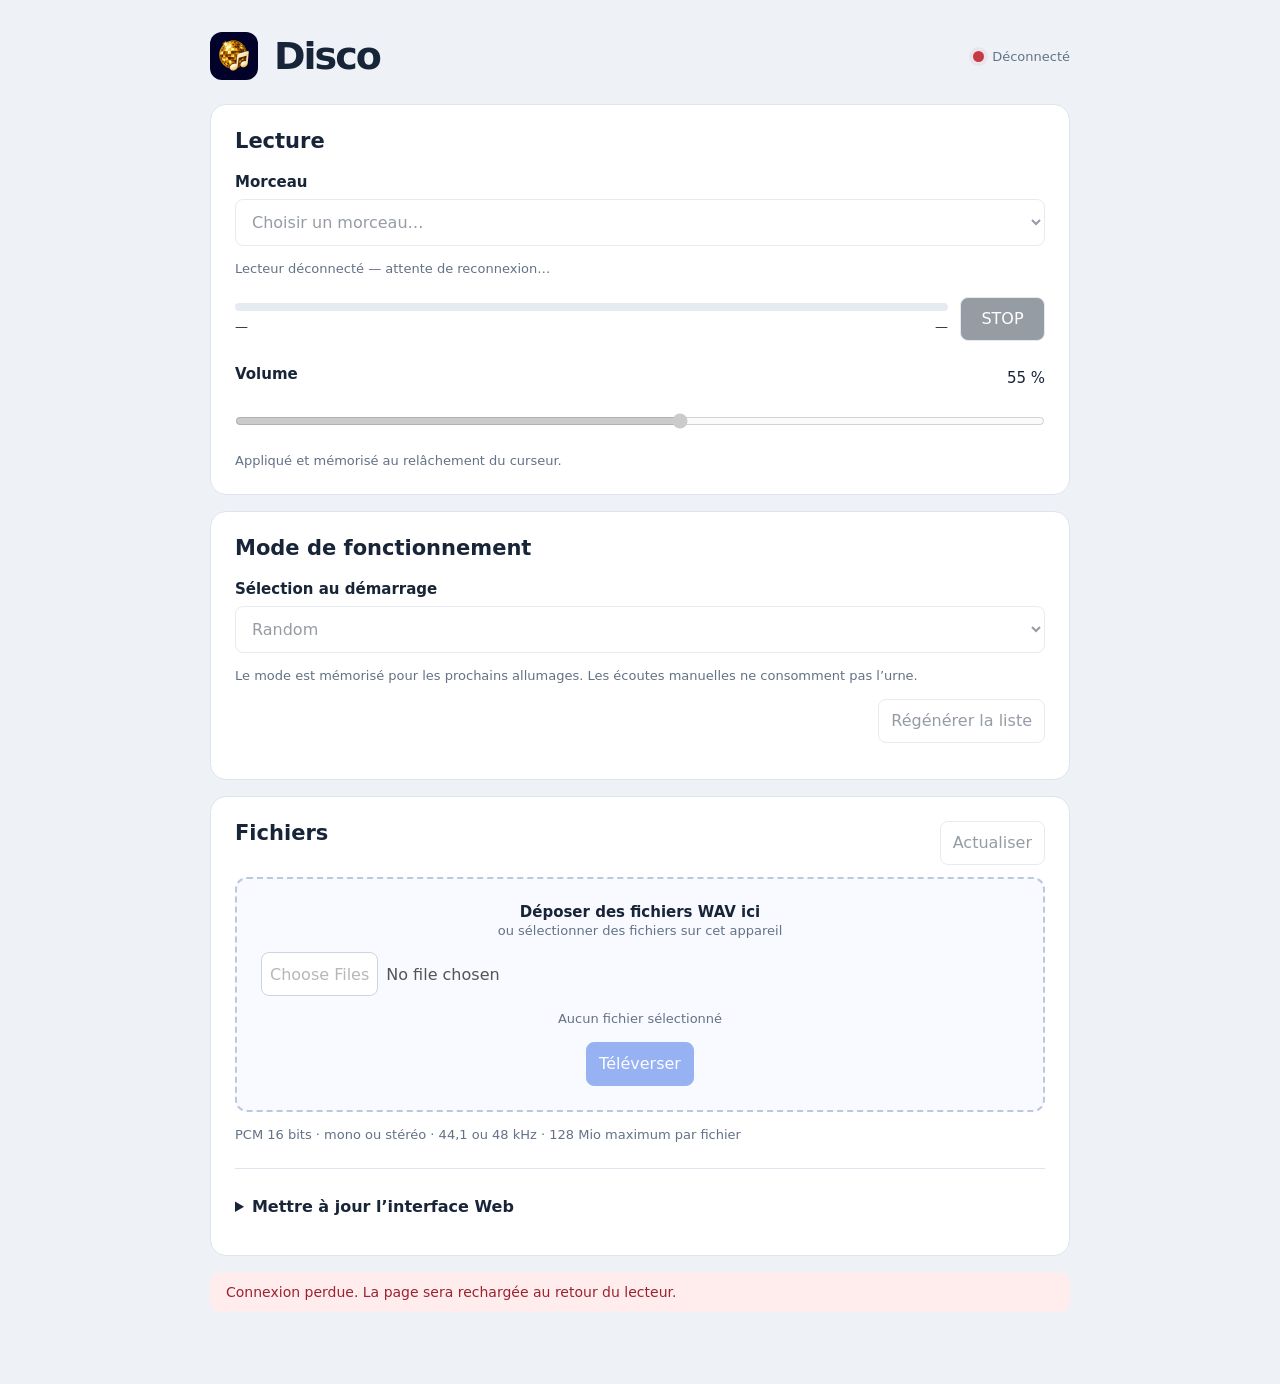
==== www/index.html @ eb6ba23c "Add initial web app structure with HTML, CSS, and icon assets - Created index.html with basic struct" ====
<!doctype html><html lang="fr"><head><meta charset="utf-8"><meta name="viewport" content="width=device-width,initial-scale=1,viewport-fit=cover"><title>Disco</title>
<meta name="theme-color" content="#182538"><meta name="mobile-web-app-capable" content="yes"><meta name="apple-mobile-web-app-capable" content="yes"><meta name="apple-mobile-web-app-title" content="Disco"><meta name="apple-mobile-web-app-status-bar-style" content="default">
<link rel="manifest" href="/manifest.webmanifest"><link rel="apple-touch-icon" sizes="180x180" href="/apple-touch-icon.png"><link rel="icon" type="image/png" sizes="192x192" href="/icon-192.png">
<link rel="stylesheet" href="style.css"></head><body>
<main><header><img class="app-icon" src="icon-192.png" alt="" width="48" height="48"><h1>Disco</h1><span id="connection" role="status" aria-live="polite"><i id="connectionDot" aria-hidden="true"></i><span id="connectionText">Vérification…</span></span></header>
<section aria-labelledby="lecture"><h2 id="lecture">Lecture</h2><label for="track">Morceau</label><select id="track"><option value="">Choisir un morceau…</option></select><p id="playerState" class="hint">Connexion au lecteur…</p><div class="row transport"><div class="timeline"><progress id="playProgress" max="1" value="0" aria-label="Progression de lecture"></progress><div class="row times"><span id="elapsed">0:00</span><span id="duration">0:00</span></div></div><button id="stop">STOP</button></div><div class="volume"><div class="row"><label for="volume">Volume</label><output id="volumeValue">55 %</output></div><input id="volume" type="range" min="0" max="100" value="55"><div class="hint">Appliqué et mémorisé au relâchement du curseur.</div></div></section>
<section aria-labelledby="modeTitle"><h2 id="modeTitle">Mode de fonctionnement</h2><label for="mode">Sélection au démarrage</label><select id="mode"><option value="random">Random</option><option value="urn">Urne</option></select><p class="hint">Le mode est mémorisé pour les prochains allumages. Les écoutes manuelles ne consomment pas l’urne.</p><div id="urnPanel"><div class="row"><span id="urnInfo" class="hint"></span><button id="resetUrn" data-idle>Régénérer la liste</button></div><ol id="queue" class="compact"></ol></div></section>
<section aria-labelledby="fileTitle"><div class="row"><h2 id="fileTitle">Fichiers</h2><button id="refresh">Actualiser</button></div><div id="drop"><strong>Déposer des fichiers WAV ici</strong><div class="hint">ou sélectionner des fichiers sur cet appareil</div><input id="files" data-idle type="file" accept=".wav" multiple><p id="picked" class="hint">Aucun fichier sélectionné</p><button id="send" data-idle class="primary">Téléverser</button></div><p class="hint">PCM 16 bits · mono ou stéréo · 44,1 ou 48 kHz · <span id="limit">128 Mio maximum par fichier</span></p><progress id="uploadProgress" max="100" value="0" hidden aria-label="Progression du téléversement"></progress><p id="fileLock" class="hint" hidden>Appuyer sur STOP pour téléverser, renommer, supprimer ou régénérer l’urne.</p><ul id="list" class="compact"></ul><details><summary>Mettre à jour l’interface Web</summary><p class="hint">Dossier <code>/www</code> sur la SD : index.html, CSS, JavaScript et images. Liens relatifs autorisés, sans sous-dossiers. Les fichiers du même nom sont remplacés. <span id="htmlLimit">1 Mio maximum par fichier.</span> Appuyer sur STOP avant modification.</p><label for="htmlFile">Fichiers Web</label><input id="htmlFile" data-idle type="file" accept=".html,.css,.js,.png,.jpg,.jpeg,.gif,.webp,.svg,.ico,.json,.woff2" multiple><div class="row"><button id="uploadHtml" data-idle class="primary">Téléverser les fichiers Web</button><button id="refreshWeb">Actualiser la liste</button><button id="resetHtml" data-idle>Restaurer la page embarquée</button><a href="/">Ouvrir l’interface</a></div><ul id="webFiles" class="compact"></ul><progress id="htmlProgress" max="100" value="0" hidden aria-label="Téléversement HTML"></progress><p class="hint">En cas de problème, ouvrir la <a href="/recovery">page de secours embarquée</a>.</p></details></section><div id="status" role="status" aria-live="polite">Connexion…</div></main>
<script src="app.js"></script></body></html>
---- www/style.css ----
:root{font:15px system-ui,sans-serif;color:#182538;background:#eef2f6;accent-color:#245ce5}*{box-sizing:border-box}body{margin:0}main{max-width:900px;margin:32px auto;padding:0 20px 40px}header{display:flex;align-items:baseline;gap:16px;margin-bottom:24px}h1{font-size:38px;letter-spacing:-2px;margin:0}header span,.hint,.size{color:#637286}section{background:#fff;border:1px solid #dde4ed;border-radius:16px;padding:24px;margin:16px 0}h2{font-size:21px;margin:0 0 20px}label{display:block;font-weight:600;margin-bottom:8px}select,button,input{font:inherit}select{width:100%;padding:12px;border:1px solid #cbd5e1;border-radius:8px;background:#fff;color:inherit}button{padding:8px 12px;border:1px solid #cbd5e1;border-radius:8px;background:white;color:inherit;cursor:pointer}button:hover{background:#edf2ff}button:disabled,select:disabled{opacity:.45;cursor:default}.primary{background:#245ce5;color:white;border-color:#245ce5}.danger{color:#b3263d}#stop{background:#182538;color:#fff;min-width:85px}.row{display:flex;align-items:center;justify-content:space-between;gap:12px}.hint{font-size:13px;line-height:1.5}.transport{margin:18px 0}.timeline{flex:1}progress{width:100%;height:8px;display:block;border:0;border-radius:9px;overflow:hidden}progress::-webkit-progress-bar{background:#e6ebf2}progress::-webkit-progress-value{background:#245ce5}.times{margin-top:8px;font-variant-numeric:tabular-nums;font-size:13px}input[type=range]{width:100%;margin:8px 0}.volume{margin-top:24px}.compact{padding:0;margin:12px 0 0;list-style:none}.compact li{display:flex;gap:10px;align-items:center;padding:9px 0;border-top:1px solid #edf0f4}.filename{flex:1;min-width:0;overflow-wrap:anywhere}.size{font-size:12px;white-space:nowrap}.compact button{font-size:12px;padding:6px 9px}#queue{max-height:250px;overflow:auto;counter-reset:tracks}#queue li{counter-increment:tracks;font-size:13px}#queue li:before{content:counter(tracks,decimal-leading-zero);color:#8290a3;min-width:23px}#drop{border:2px dashed #bac9dd;border-radius:12px;padding:24px;text-align:center;background:#f8faff;margin:12px 0}#drop.over{background:#e4edff;border-color:#245ce5}#files{max-width:100%;margin-top:12px}#status{white-space:pre-line;font-size:14px;padding:12px 16px;background:#e3eaf5;border-radius:10px}#status.error{background:#ffeded;color:#9a2331}[hidden]{display:none!important}@media(max-width:560px){main{padding:0 12px;margin:20px auto}section{padding:18px}header span{font-size:12px}.compact li{flex-wrap:wrap}.filename{flex-basis:60%}}
#connection{margin-left:auto;display:inline-flex;gap:8px;align-items:center;font-size:13px;white-space:nowrap}#connectionDot{width:11px;height:11px;border-radius:50%;background:#c43b45;box-shadow:0 0 0 4px #c43b4512}#connection.online #connectionDot{background:#23925b;box-shadow:0 0 0 4px #23925b12}details{margin-top:24px;border-top:1px solid #dde4ed;padding-top:18px}summary{cursor:pointer;font-weight:600}#htmlFile{max-width:100%;margin:10px 0}details .row{justify-content:flex-start;flex-wrap:wrap}header{flex-wrap:wrap}

/* Touch controls, safe areas and narrow screens; browser zoom stays available. */
body{min-height:100vh;min-height:100dvh}main{padding-left:max(20px,env(safe-area-inset-left));padding-right:max(20px,env(safe-area-inset-right));padding-top:env(safe-area-inset-top);padding-bottom:max(40px,env(safe-area-inset-bottom))}
button,select,input,summary{font-size:16px}button,select,summary{min-height:44px}button,summary{touch-action:manipulation}summary{padding:10px 0}input[type=range]{min-height:44px;touch-action:pan-y}input[type=file]{width:100%;min-width:0}input[type=file]::file-selector-button{font:inherit;min-height:44px;border:1px solid #cbd5e1;border-radius:8px;background:white;margin-right:8px;padding:8px}
:focus-visible{outline:3px solid #245ce5;outline-offset:3px}.row>*{min-width:0}.timeline{min-width:0}#picked,#status,#playerState,#queue li{overflow-wrap:anywhere}#queue{overscroll-behavior:contain}.app-icon{width:48px;height:48px;border-radius:12px;flex:none}header{align-items:center}header .subtitle{flex:1;min-width:120px}
@media(max-width:560px){main{margin:16px auto;padding-left:max(12px,env(safe-area-inset-left));padding-right:max(12px,env(safe-area-inset-right))}section{padding:16px}h1{font-size:32px}h2{font-size:20px}header{gap:12px}header .subtitle{flex-basis:calc(100% - 72px);order:3}#connection{margin-left:auto}.compact button{font-size:14px;min-height:44px}.compact li{gap:8px}#list li{display:grid;grid-template-columns:1fr auto}#list .filename{grid-column:1 / -1}#list .size{grid-column:1 / -1}#list button{width:100%}#urnPanel>.row{flex-wrap:wrap}#drop{padding:16px 10px}details .row button{width:100%}#fileTitle{margin-bottom:0}.transport{gap:16px}}
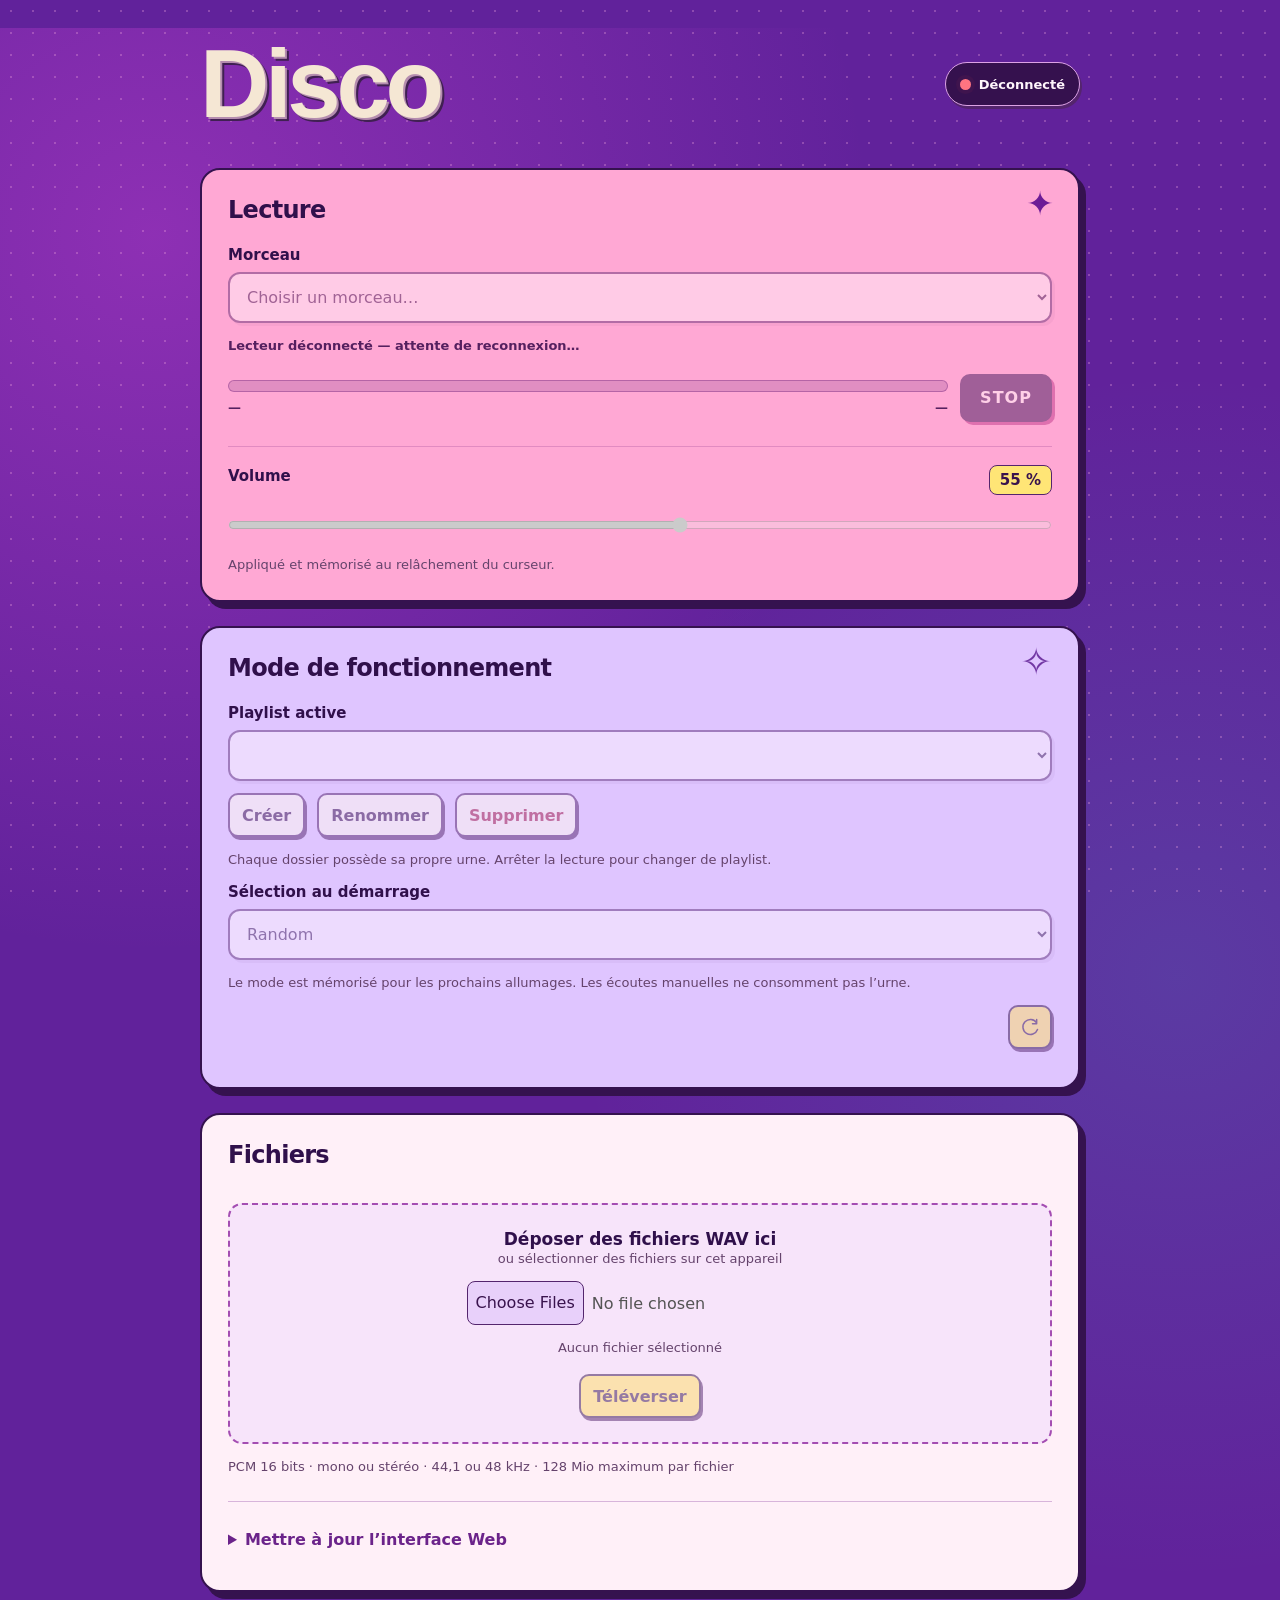
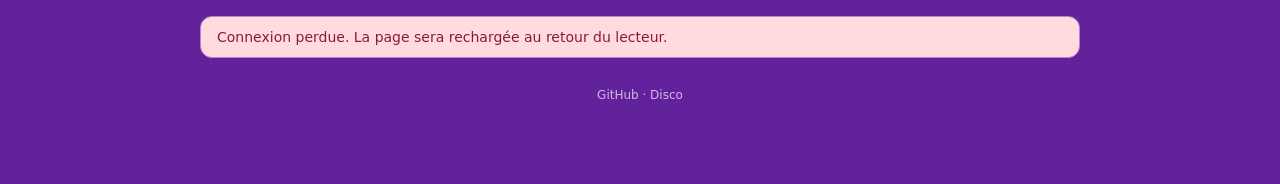
==== commit 779d3ccb: "feat: add web catalog maintenance functionality and enhance playlist management - Introduced `web_ca" ====
--- a/www/index.html
+++ b/www/index.html
@@ -1,9 +1,9 @@
 <!doctype html><html lang="fr"><head><meta charset="utf-8"><meta name="viewport" content="width=device-width,initial-scale=1,viewport-fit=cover"><title>Disco</title>
-<meta name="theme-color" content="#182538"><meta name="mobile-web-app-capable" content="yes"><meta name="apple-mobile-web-app-capable" content="yes"><meta name="apple-mobile-web-app-title" content="Disco"><meta name="apple-mobile-web-app-status-bar-style" content="default">
+<meta name="theme-color" content="#61229b"><meta name="mobile-web-app-capable" content="yes"><meta name="apple-mobile-web-app-capable" content="yes"><meta name="apple-mobile-web-app-title" content="Disco"><meta name="apple-mobile-web-app-status-bar-style" content="default">
 <link rel="manifest" href="/manifest.webmanifest"><link rel="apple-touch-icon" sizes="180x180" href="/apple-touch-icon.png"><link rel="icon" type="image/png" sizes="192x192" href="/icon-192.png">
 <link rel="stylesheet" href="style.css"></head><body>
-<main><header><img class="app-icon" src="icon-192.png" alt="" width="48" height="48"><h1>Disco</h1><span id="connection" role="status" aria-live="polite"><i id="connectionDot" aria-hidden="true"></i><span id="connectionText">Vérification…</span></span></header>
-<section aria-labelledby="lecture"><h2 id="lecture">Lecture</h2><label for="track">Morceau</label><select id="track"><option value="">Choisir un morceau…</option></select><p id="playerState" class="hint">Connexion au lecteur…</p><div class="row transport"><div class="timeline"><progress id="playProgress" max="1" value="0" aria-label="Progression de lecture"></progress><div class="row times"><span id="elapsed">0:00</span><span id="duration">0:00</span></div></div><button id="stop">STOP</button></div><div class="volume"><div class="row"><label for="volume">Volume</label><output id="volumeValue">55 %</output></div><input id="volume" type="range" min="0" max="100" value="55"><div class="hint">Appliqué et mémorisé au relâchement du curseur.</div></div></section>
-<section aria-labelledby="modeTitle"><h2 id="modeTitle">Mode de fonctionnement</h2><label for="mode">Sélection au démarrage</label><select id="mode"><option value="random">Random</option><option value="urn">Urne</option></select><p class="hint">Le mode est mémorisé pour les prochains allumages. Les écoutes manuelles ne consomment pas l’urne.</p><div id="urnPanel"><div class="row"><span id="urnInfo" class="hint"></span><button id="resetUrn" data-idle>Régénérer la liste</button></div><ol id="queue" class="compact"></ol></div></section>
-<section aria-labelledby="fileTitle"><div class="row"><h2 id="fileTitle">Fichiers</h2><button id="refresh">Actualiser</button></div><div id="drop"><strong>Déposer des fichiers WAV ici</strong><div class="hint">ou sélectionner des fichiers sur cet appareil</div><input id="files" data-idle type="file" accept=".wav" multiple><p id="picked" class="hint">Aucun fichier sélectionné</p><button id="send" data-idle class="primary">Téléverser</button></div><p class="hint">PCM 16 bits · mono ou stéréo · 44,1 ou 48 kHz · <span id="limit">128 Mio maximum par fichier</span></p><progress id="uploadProgress" max="100" value="0" hidden aria-label="Progression du téléversement"></progress><p id="fileLock" class="hint" hidden>Appuyer sur STOP pour téléverser, renommer, supprimer ou régénérer l’urne.</p><ul id="list" class="compact"></ul><details><summary>Mettre à jour l’interface Web</summary><p class="hint">Dossier <code>/www</code> sur la SD : index.html, CSS, JavaScript et images. Liens relatifs autorisés, sans sous-dossiers. Les fichiers du même nom sont remplacés. <span id="htmlLimit">1 Mio maximum par fichier.</span> Appuyer sur STOP avant modification.</p><label for="htmlFile">Fichiers Web</label><input id="htmlFile" data-idle type="file" accept=".html,.css,.js,.png,.jpg,.jpeg,.gif,.webp,.svg,.ico,.json,.woff2" multiple><div class="row"><button id="uploadHtml" data-idle class="primary">Téléverser les fichiers Web</button><button id="refreshWeb">Actualiser la liste</button><button id="resetHtml" data-idle>Restaurer la page embarquée</button><a href="/">Ouvrir l’interface</a></div><ul id="webFiles" class="compact"></ul><progress id="htmlProgress" max="100" value="0" hidden aria-label="Téléversement HTML"></progress><p class="hint">En cas de problème, ouvrir la <a href="/recovery">page de secours embarquée</a>.</p></details></section><div id="status" role="status" aria-live="polite">Connexion…</div></main>
+<main><header><h1>Disco</h1><button type="button" id="connection" title="Recharger la page" aria-label="Recharger la page" aria-live="polite"><i id="connectionDot" aria-hidden="true"></i><span id="connectionText">Vérification…</span></button></header>
+<section aria-labelledby="lecture"><h2 id="lecture">Lecture</h2><label for="track">Morceau</label><select id="track"><option value="">Choisir un morceau…</option></select><p id="playerState" class="hint">Connexion au lecteur…</p><div class="row transport"><div class="timeline"><div class="smooth-progress"><progress id="playProgress" max="1" value="0" aria-label="Progression de lecture"></progress><span id="playFill" aria-hidden="true"></span></div><div class="row times"><span id="elapsed">0:00</span><span id="duration">0:00</span></div></div><button id="stop">STOP</button></div><div class="volume"><div class="row"><label for="volume">Volume</label><output id="volumeValue">55 %</output></div><input id="volume" type="range" min="0" max="100" value="55"><div class="hint">Appliqué et mémorisé au relâchement du curseur.</div></div></section>
+<section aria-labelledby="modeTitle"><h2 id="modeTitle">Mode de fonctionnement</h2><label for="playlist">Playlist active</label><select id="playlist" data-idle></select><div class="row playlist-actions"><button id="createPlaylist" data-idle>Créer</button><button id="renamePlaylist" data-idle>Renommer</button><button id="deletePlaylist" data-idle class="danger">Supprimer</button></div><p class="hint">Chaque dossier possède sa propre urne. Arrêter la lecture pour changer de playlist.</p><label for="mode">Sélection au démarrage</label><select id="mode"><option value="random">Random</option><option value="urn">Urne</option></select><p class="hint">Le mode est mémorisé pour les prochains allumages. Les écoutes manuelles ne consomment pas l’urne.</p><div id="urnPanel"><div class="row"><span id="urnInfo" class="hint"></span><button id="resetUrn" data-idle>Régénérer la liste</button></div><ol id="queue" class="compact"></ol></div></section>
+<section aria-labelledby="fileTitle"><div class="row"><h2 id="fileTitle">Fichiers</h2></div><div id="drop"><strong>Déposer des fichiers WAV ici</strong><div class="hint">ou sélectionner des fichiers sur cet appareil</div><input id="files" data-idle type="file" accept=".wav" multiple><p id="picked" class="hint">Aucun fichier sélectionné</p><button id="send" data-idle class="primary">Téléverser</button></div><p class="hint">PCM 16 bits · mono ou stéréo · 44,1 ou 48 kHz · <span id="limit">128 Mio maximum par fichier</span></p><progress id="uploadProgress" max="100" value="0" hidden aria-label="Progression du téléversement"></progress><p id="fileLock" class="hint" hidden>Appuyer sur STOP pour téléverser, renommer, supprimer ou régénérer l’urne.</p><ul id="list" class="compact"></ul><details><summary>Mettre à jour l’interface Web</summary><p class="hint">Dossier <code>/www</code> sur la SD : index.html, CSS, JavaScript et images. Liens relatifs autorisés, sans sous-dossiers. Les fichiers du même nom sont remplacés. <span id="htmlLimit">1 Mio maximum par fichier.</span> Appuyer sur STOP avant modification.</p><label for="htmlFile">Fichiers Web</label><input id="htmlFile" data-idle type="file" accept=".html,.css,.js,.png,.jpg,.jpeg,.gif,.webp,.svg,.ico,.json,.woff2" multiple><div class="row"><button id="uploadHtml" data-idle class="primary">Téléverser les fichiers Web</button><button id="resetHtml" data-idle>Restaurer la page embarquée</button><a href="/">Ouvrir l’interface</a></div><ul id="webFiles" class="compact"></ul><progress id="htmlProgress" max="100" value="0" hidden aria-label="Téléversement HTML"></progress><p class="hint">En cas de problème, ouvrir la <a href="/recovery">page de secours embarquée</a>.</p></details></section><div id="status" role="status" aria-live="polite">Connexion…</div><footer class="site-footer"><a href="https://github.com/gjacquemin/disco" target="_blank" rel="noopener noreferrer">GitHub · Disco</a></footer></main>
 <script src="app.js"></script></body></html>
--- a/www/style.css
+++ b/www/style.css
@@ -5,5 +5,70 @@
 /* Touch controls, safe areas and narrow screens; browser zoom stays available. */
 body{min-height:100vh;min-height:100dvh}main{padding-left:max(20px,env(safe-area-inset-left));padding-right:max(20px,env(safe-area-inset-right));padding-top:env(safe-area-inset-top);padding-bottom:max(40px,env(safe-area-inset-bottom))}
 button,select,input,summary{font-size:16px}button,select,summary{min-height:44px}button,summary{touch-action:manipulation}summary{padding:10px 0}input[type=range]{min-height:44px;touch-action:pan-y}input[type=file]{width:100%;min-width:0}input[type=file]::file-selector-button{font:inherit;min-height:44px;border:1px solid #cbd5e1;border-radius:8px;background:white;margin-right:8px;padding:8px}
-:focus-visible{outline:3px solid #245ce5;outline-offset:3px}.row>*{min-width:0}.timeline{min-width:0}#picked,#status,#playerState,#queue li{overflow-wrap:anywhere}#queue{overscroll-behavior:contain}.app-icon{width:48px;height:48px;border-radius:12px;flex:none}header{align-items:center}header .subtitle{flex:1;min-width:120px}
+:focus-visible{outline:3px solid #245ce5;outline-offset:3px}.row>*{min-width:0}.timeline{min-width:0}#picked,#status,#playerState,#queue li{overflow-wrap:anywhere}#queue{overscroll-behavior:contain}header{align-items:center}header .subtitle{flex:1;min-width:120px}
 @media(max-width:560px){main{margin:16px auto;padding-left:max(12px,env(safe-area-inset-left));padding-right:max(12px,env(safe-area-inset-right))}section{padding:16px}h1{font-size:32px}h2{font-size:20px}header{gap:12px}header .subtitle{flex-basis:calc(100% - 72px);order:3}#connection{margin-left:auto}.compact button{font-size:14px;min-height:44px}.compact li{gap:8px}#list li{display:grid;grid-template-columns:1fr auto}#list .filename{grid-column:1 / -1}#list .size{grid-column:1 / -1}#list button{width:100%}#urnPanel>.row{flex-wrap:wrap}#drop{padding:16px 10px}details .row button{width:100%}#fileTitle{margin-bottom:0}.transport{gap:16px}}
+
+.smooth-progress{position:relative;height:8px;border-radius:9px;overflow:hidden;background:#e6ebf2}
+.smooth-progress progress{position:absolute;width:100%;height:100%;opacity:0}
+#playFill{display:block;height:100%;width:0;background:#245ce5;border-radius:inherit;transition:width 2.5s linear}
+@media(prefers-reduced-motion:reduce){#playFill{transition:none!important}}
+/* Disco Pop — local CSS, no external fonts or libraries. */
+:root{color:#30104b;background:#61229b;accent-color:#7b21af;font-family:ui-rounded,"Arial Rounded MT Bold",system-ui,sans-serif}
+body{background:radial-gradient(circle at 12% 12%,#e74be655,transparent 38%),radial-gradient(circle at 92% 55%,#32ddd422,transparent 40%),#61229b;isolation:isolate}
+body:before{content:"";position:fixed;inset:0;z-index:-1;pointer-events:none;background-image:radial-gradient(#fbb0e34a 1px,transparent 1px);background-size:22px 22px}
+main{max-width:920px;margin-top:28px}header{position:relative;min-height:112px;margin-bottom:28px;gap:20px}header h1{font-family:"Avenir Next",Avenir,Futura,"Century Gothic",sans-serif;font-size:clamp(64px,12vw,96px);font-weight:700;font-style:normal;letter-spacing:-.045em;line-height:1.1;color:#f5e7d4;text-shadow:2px 2px 0 #b58daf,4px 4px 0 #402052;transform:none}
+
+#connection{color:#fff6fc;background:#35114e;border:1px solid #dca2e5;border-radius:99px;padding:10px 14px;font-weight:650}#connectionText{color:inherit!important}#connectionDot{flex-shrink:0;background:#ff7481}#connection.online #connectionDot{background:#57efad}
+section{position:relative;border:2px solid #35124f;border-radius:20px;padding:26px;margin:24px 0;box-shadow:6px 7px 0 #35124f;overflow:hidden}
+section[aria-labelledby=lecture]{background:#ffa8d4}
+section[aria-labelledby=modeTitle]{background:#dfc5ff}
+section[aria-labelledby=fileTitle]{background:#fff0f8}
+h2{font-size:24px;font-weight:850;letter-spacing:-.7px;margin-bottom:22px}
+section[aria-labelledby=lecture]:before{content:"✦";position:absolute;right:24px;top:14px;font-size:33px;color:#6c1b96;pointer-events:none;animation:disco-sparkle 4.5s ease-in-out infinite}
+section[aria-labelledby=modeTitle]:before{content:"✧";position:absolute;right:26px;top:12px;font-size:38px;color:#7237a4;pointer-events:none;animation:disco-sparkle 6s ease-in-out infinite reverse}
+select{border:2px solid #54256d;border-radius:12px;background:#fff7fc;color:#30104b;padding:13px;box-shadow:3px 3px 0 #54256d19}
+button{border:2px solid #54256d;border-radius:10px;background:#fff9ef;color:#39134d;font-weight:700;min-height:44px;box-shadow:2px 3px 0 #54256d;transition:transform .15s,box-shadow .15s,background .15s}
+button:hover:not(:disabled){background:#ffe276;transform:translateY(-2px);box-shadow:2px 5px 0 #54256d}button:active:not(:disabled){transform:translate(2px,2px);box-shadow:0 1px 0 #54256d}button:disabled{opacity:.5}
+.primary,#resetUrn{background:#ffdf67;color:#35124f;border-color:#35124f}#stop{background:#42165d;color:#fff5fa;border-color:#42165d;min-width:92px;min-height:48px;letter-spacing:1px;box-shadow:3px 3px 0 #c0398a}.danger{color:#a11b46}
+.hint,.size,header span{color:#65436c}.hint{font-size:13px}#playerState{font-weight:650;color:#55205f}.times{color:#55205f;font-weight:700}.volume{padding-top:18px;border-top:1px solid #8d3e8d44}#volumeValue{background:#ffe576;color:#39134d;padding:5px 10px;border:1px solid #54256d;border-radius:8px;font-weight:800}
+input[type=range]{accent-color:#7223ab}input[type=file]::file-selector-button{background:#e8d0fa;border:1px solid #54256d;color:#39134d;border-radius:8px}a{color:#701b9c;text-underline-offset:3px}:focus-visible{outline:3px solid #007c83;outline-offset:4px}
+.smooth-progress{height:12px;background:#6b287f33;border:1px solid #74277d66}#playFill{background:linear-gradient(90deg,#ffdf60,#ff9b50,#f03caf,#ffdf60);background-size:250% 100%;animation:disco-gradient 7s linear infinite}
+progress::-webkit-progress-value{background:#b92a9d}progress::-moz-progress-bar{background:#b92a9d}
+#queue{padding:0 12px;background:#f5eaff;border-radius:12px}#queue li{border-color:#d7b9ea;padding:11px 0}#queue li:before{color:#7926a5;font-weight:800}#list li,#webFiles li{border-color:#e5c8e2;padding:12px 0}.compact button{min-height:44px}.filename{font-weight:600}
+#drop{border:2px dashed #a44db2;border-radius:14px;background:#f7e4fa;padding:24px 16px}#drop strong{font-size:17px}#drop.over{background:#ffe99a;border-color:#7f279c}#send{margin-top:4px}details{border-color:#d8b4db}summary{color:#6b238a}#status{background:#38124f;color:#fff0f9;border:1px solid #bd80d2;border-radius:12px}#status.error{background:#ffdbdf;color:#891a36}
+
+@keyframes disco-sparkle{0%,100%{opacity:.5;transform:scale(.85) rotate(-10deg)}50%{opacity:1;transform:scale(1.05) rotate(10deg)}}
+@keyframes disco-gradient{to{background-position:250% 0}}
+@media(max-width:560px){main{margin-top:14px}header{min-height:88px;gap:14px;margin-bottom:20px}header h1{font-size:68px}#connection{font-size:12px;padding:8px 10px;gap:7px}section{padding:18px;margin:20px 0;box-shadow:4px 5px 0 #35124f;border-radius:16px}h2{font-size:21px}section[aria-labelledby=modeTitle]:before{display:none}#drop{padding:20px 10px}}
+@media(max-width:370px){header{gap:12px}#connection{margin-left:0}header h1{flex:1}}
+@media(prefers-reduced-motion:reduce){*,*:before,*:after{animation:none!important;transition:none!important;scroll-behavior:auto!important}}
+
+
+/* Compact actions: consistent local SVGs and 44 px touch targets. */
+button.icon-button,details .row button.icon-button{display:inline-flex;align-items:center;justify-content:center;width:44px;min-width:44px;height:44px;padding:10px;flex:none}
+.icon-button svg{display:block;pointer-events:none}
+#list li,#webFiles li{display:grid;grid-template-columns:minmax(0,1fr) auto 44px 44px;gap:8px}
+#webFiles li{grid-template-columns:minmax(0,1fr) auto 44px}
+#list .filename,#list .size,#webFiles .filename,#webFiles .size{grid-column:auto}
+@media(max-width:560px){#list li{grid-template-columns:minmax(0,1fr) 44px 44px}#webFiles li{grid-template-columns:minmax(0,1fr) 44px}#list .filename,#webFiles .filename{grid-column:1;grid-row:1}#list .size,#webFiles .size{grid-column:1;grid-row:2}#list button,#webFiles button{grid-row:1 / 3}#list button:nth-last-child(2){grid-column:2}#list button:last-child{grid-column:3}#webFiles button{grid-column:2}}
+
+#list li{grid-template-columns:44px minmax(0,1fr) auto 44px 44px}#list .urn-first{grid-column:1;grid-row:1}
+@media(max-width:560px){#list li{grid-template-columns:44px minmax(0,1fr) 44px 44px}#list .filename{grid-column:2}#list .size{grid-column:2}#list .urn-first{grid-column:1;grid-row:1 / 3}#list button:nth-last-child(2){grid-column:3}#list button:last-child{grid-column:4}}
+
+.playlist-actions{justify-content:flex-start;margin-top:12px;flex-wrap:wrap}dialog{max-width:min(90vw,480px);border:2px solid #54256d;border-radius:16px;background:#fff0f8;color:#30104b;padding:24px}dialog::backdrop{background:#30104b88}dialog button{margin:16px 8px 0 0}
+#list li{grid-template-columns:44px minmax(0,1fr) auto repeat(3,44px)}
+@media(max-width:560px){#list li{grid-template-columns:44px minmax(0,1fr) repeat(3,44px)}#list button:nth-last-child(3){grid-column:3}#list button:nth-last-child(2){grid-column:4}#list button:last-child{grid-column:5}}
+
+/* Keep all track actions together, independent of the number of playlists. */
+#list li{grid-template-columns:minmax(0,1fr) auto auto;align-items:center}
+#list .filename{grid-column:1;grid-row:1}#list .size{grid-column:2;grid-row:1}
+#list .file-actions{grid-column:3;grid-row:1;display:flex;justify-content:flex-end;gap:8px}
+#list .file-actions button{width:44px;flex:0 0 44px}
+@media(max-width:560px){#list li{grid-template-columns:minmax(0,1fr) auto}#list .filename{grid-column:1 / -1;grid-row:1}#list .size{grid-column:1;grid-row:2}#list .file-actions{grid-column:2;grid-row:2;flex-wrap:wrap}#list .file-actions button{grid-column:auto;grid-row:auto}}
+
+#connection{cursor:pointer}#connection:disabled{cursor:default;opacity:1}
+
+#drop input[type=file]{display:block;width:fit-content;max-width:100%;margin:12px auto 0;text-align:center}
+
+#queue li{display:flex;flex-wrap:nowrap;align-items:center;gap:10px}#queue .queue-name{flex:1;min-width:0;overflow-wrap:anywhere}#queue .track-duration{flex:none;margin-left:auto;font-variant-numeric:tabular-nums;white-space:nowrap;color:#65436c}
+.site-footer{text-align:center;margin-top:20px;font-size:12px}.site-footer a{display:inline-block;padding:10px 14px;color:#f2dff7;text-decoration:none;opacity:.8}.site-footer a:hover,.site-footer a:focus-visible{opacity:1;text-decoration:underline}
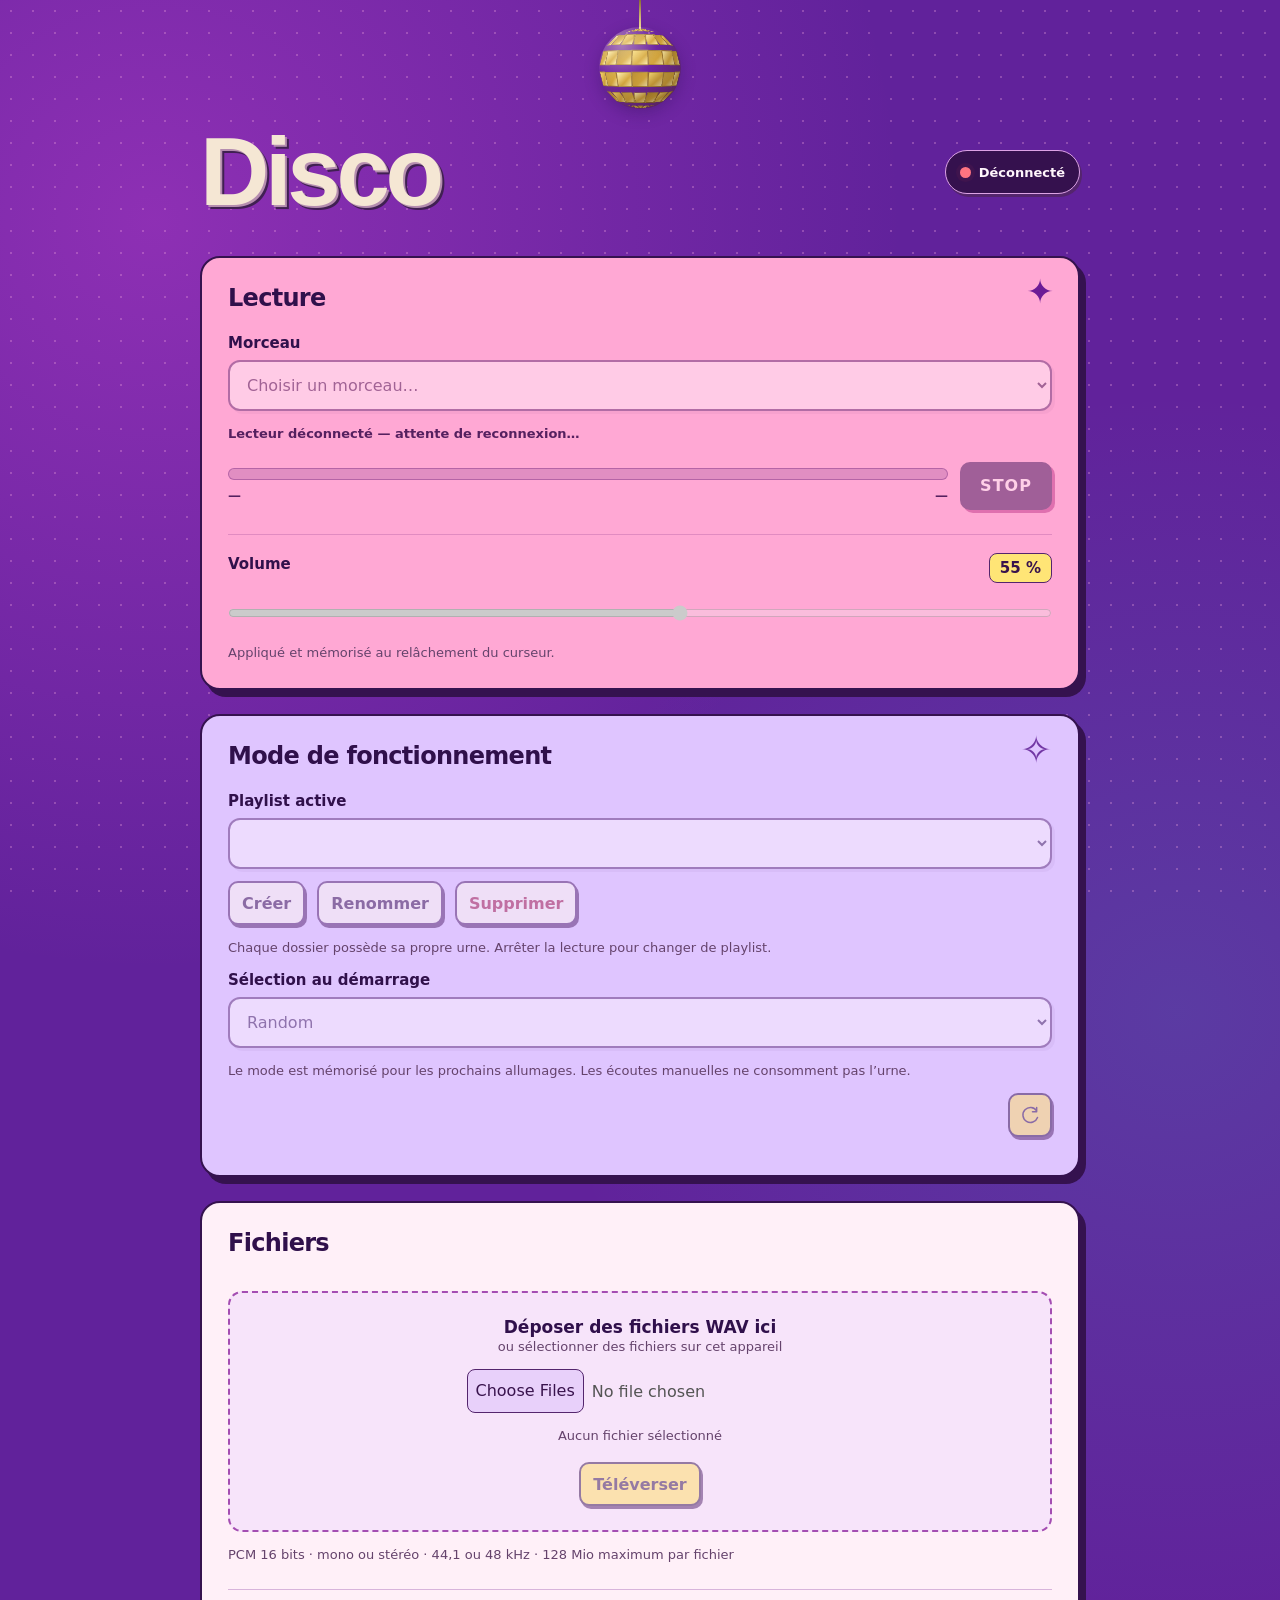
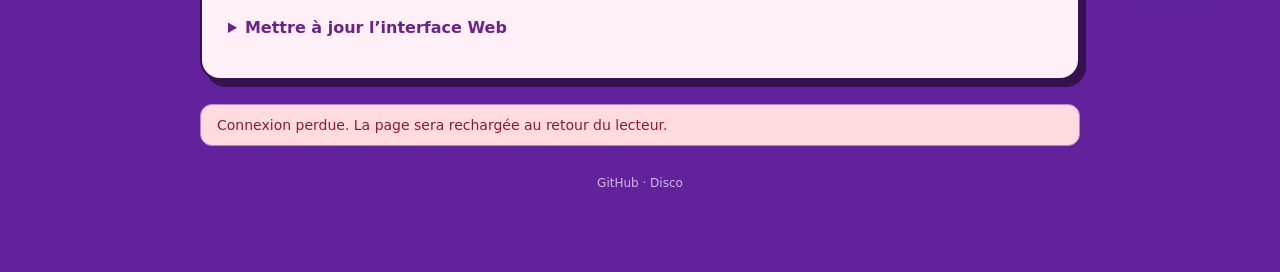
==== commit 767d3327: "Add disco ball effects and visual feedback for player state - Implemented a disco ball animation tha" ====
--- a/www/index.html
+++ b/www/index.html
@@ -1,7 +1,7 @@
 <!doctype html><html lang="fr"><head><meta charset="utf-8"><meta name="viewport" content="width=device-width,initial-scale=1,viewport-fit=cover"><title>Disco</title>
 <meta name="theme-color" content="#61229b"><meta name="mobile-web-app-capable" content="yes"><meta name="apple-mobile-web-app-capable" content="yes"><meta name="apple-mobile-web-app-title" content="Disco"><meta name="apple-mobile-web-app-status-bar-style" content="default">
 <link rel="manifest" href="/manifest.webmanifest"><link rel="apple-touch-icon" sizes="180x180" href="/apple-touch-icon.png"><link rel="icon" type="image/png" sizes="192x192" href="/icon-192.png">
-<link rel="stylesheet" href="style.css"></head><body>
+<link rel="stylesheet" href="style.css"></head><body><div class="disco-shade" aria-hidden="true"></div><div class="disco-reflections" aria-hidden="true"><i style="--x:0%;--y:7%;--size:24px;--speed:12s;--delay:-0.0s"></i><i style="--x:37%;--y:30%;--size:34px;--speed:14s;--delay:-1.3s"></i><i style="--x:74%;--y:53%;--size:44px;--speed:16s;--delay:-2.6s"></i><i style="--x:11%;--y:76%;--size:54px;--speed:18s;--delay:-3.9s"></i><i style="--x:48%;--y:99%;--size:24px;--speed:20s;--delay:-5.2s"></i><i style="--x:85%;--y:22%;--size:34px;--speed:12s;--delay:-6.5s"></i><i style="--x:22%;--y:45%;--size:44px;--speed:14s;--delay:-7.8s"></i><i style="--x:59%;--y:68%;--size:54px;--speed:16s;--delay:-9.1s"></i><i style="--x:96%;--y:91%;--size:24px;--speed:18s;--delay:-10.4s"></i><i style="--x:33%;--y:14%;--size:34px;--speed:20s;--delay:-11.7s"></i><i style="--x:70%;--y:37%;--size:44px;--speed:12s;--delay:-13.0s"></i><i style="--x:7%;--y:60%;--size:54px;--speed:14s;--delay:-14.3s"></i><i style="--x:44%;--y:83%;--size:24px;--speed:16s;--delay:-15.6s"></i><i style="--x:81%;--y:6%;--size:34px;--speed:18s;--delay:-16.9s"></i><i style="--x:18%;--y:29%;--size:44px;--speed:20s;--delay:-18.2s"></i><i style="--x:55%;--y:52%;--size:54px;--speed:12s;--delay:-19.5s"></i><i style="--x:92%;--y:75%;--size:24px;--speed:14s;--delay:-20.8s"></i><i style="--x:29%;--y:98%;--size:34px;--speed:16s;--delay:-22.1s"></i><i style="--x:66%;--y:21%;--size:44px;--speed:18s;--delay:-23.4s"></i><i style="--x:3%;--y:44%;--size:54px;--speed:20s;--delay:-24.7s"></i><i style="--x:40%;--y:67%;--size:24px;--speed:12s;--delay:-26.0s"></i><i style="--x:77%;--y:90%;--size:34px;--speed:14s;--delay:-27.3s"></i><i style="--x:14%;--y:13%;--size:44px;--speed:16s;--delay:-28.6s"></i><i style="--x:51%;--y:36%;--size:54px;--speed:18s;--delay:-29.9s"></i></div><div class="disco-hanger" aria-hidden="true"><div class="disco-ball"><div class="disco-sphere"><i class="disco-tile" style="--w:4.9px;--lat:-75deg;--lon:0.0deg;--gold:#caa247"></i><i class="disco-tile" style="--w:4.9px;--lat:-75deg;--lon:22.5deg;--gold:#fff0b0"></i><i class="disco-tile" style="--w:4.9px;--lat:-75deg;--lon:45.0deg;--gold:#b78a32"></i><i class="disco-tile" style="--w:4.9px;--lat:-75deg;--lon:67.5deg;--gold:#f7d978"></i><i class="disco-tile" style="--w:4.9px;--lat:-75deg;--lon:90.0deg;--gold:#caa247"></i><i class="disco-tile" style="--w:4.9px;--lat:-75deg;--lon:112.5deg;--gold:#fff0b0"></i><i class="disco-tile" style="--w:4.9px;--lat:-75deg;--lon:135.0deg;--gold:#b78a32"></i><i class="disco-tile" style="--w:4.9px;--lat:-75deg;--lon:157.5deg;--gold:#f7d978"></i><i class="disco-tile" style="--w:4.9px;--lat:-75deg;--lon:180.0deg;--gold:#caa247"></i><i class="disco-tile" style="--w:4.9px;--lat:-75deg;--lon:202.5deg;--gold:#fff0b0"></i><i class="disco-tile" style="--w:4.9px;--lat:-75deg;--lon:225.0deg;--gold:#b78a32"></i><i class="disco-tile" style="--w:4.9px;--lat:-75deg;--lon:247.5deg;--gold:#f7d978"></i><i class="disco-tile" style="--w:4.9px;--lat:-75deg;--lon:270.0deg;--gold:#caa247"></i><i class="disco-tile" style="--w:4.9px;--lat:-75deg;--lon:292.5deg;--gold:#fff0b0"></i><i class="disco-tile" style="--w:4.9px;--lat:-75deg;--lon:315.0deg;--gold:#b78a32"></i><i class="disco-tile" style="--w:4.9px;--lat:-75deg;--lon:337.5deg;--gold:#f7d978"></i><i class="disco-tile" style="--w:11.8px;--lat:-45deg;--lon:0.0deg;--gold:#fff0b0"></i><i class="disco-tile" style="--w:11.8px;--lat:-45deg;--lon:22.5deg;--gold:#b78a32"></i><i class="disco-tile" style="--w:11.8px;--lat:-45deg;--lon:45.0deg;--gold:#f7d978"></i><i class="disco-tile" style="--w:11.8px;--lat:-45deg;--lon:67.5deg;--gold:#caa247"></i><i class="disco-tile" style="--w:11.8px;--lat:-45deg;--lon:90.0deg;--gold:#fff0b0"></i><i class="disco-tile" style="--w:11.8px;--lat:-45deg;--lon:112.5deg;--gold:#b78a32"></i><i class="disco-tile" style="--w:11.8px;--lat:-45deg;--lon:135.0deg;--gold:#f7d978"></i><i class="disco-tile" style="--w:11.8px;--lat:-45deg;--lon:157.5deg;--gold:#caa247"></i><i class="disco-tile" style="--w:11.8px;--lat:-45deg;--lon:180.0deg;--gold:#fff0b0"></i><i class="disco-tile" style="--w:11.8px;--lat:-45deg;--lon:202.5deg;--gold:#b78a32"></i><i class="disco-tile" style="--w:11.8px;--lat:-45deg;--lon:225.0deg;--gold:#f7d978"></i><i class="disco-tile" style="--w:11.8px;--lat:-45deg;--lon:247.5deg;--gold:#caa247"></i><i class="disco-tile" style="--w:11.8px;--lat:-45deg;--lon:270.0deg;--gold:#fff0b0"></i><i class="disco-tile" style="--w:11.8px;--lat:-45deg;--lon:292.5deg;--gold:#b78a32"></i><i class="disco-tile" style="--w:11.8px;--lat:-45deg;--lon:315.0deg;--gold:#f7d978"></i><i class="disco-tile" style="--w:11.8px;--lat:-45deg;--lon:337.5deg;--gold:#caa247"></i><i class="disco-tile" style="--w:15.7px;--lat:-15deg;--lon:0.0deg;--gold:#b78a32"></i><i class="disco-tile" style="--w:15.7px;--lat:-15deg;--lon:22.5deg;--gold:#f7d978"></i><i class="disco-tile" style="--w:15.7px;--lat:-15deg;--lon:45.0deg;--gold:#caa247"></i><i class="disco-tile" style="--w:15.7px;--lat:-15deg;--lon:67.5deg;--gold:#fff0b0"></i><i class="disco-tile" style="--w:15.7px;--lat:-15deg;--lon:90.0deg;--gold:#b78a32"></i><i class="disco-tile" style="--w:15.7px;--lat:-15deg;--lon:112.5deg;--gold:#f7d978"></i><i class="disco-tile" style="--w:15.7px;--lat:-15deg;--lon:135.0deg;--gold:#caa247"></i><i class="disco-tile" style="--w:15.7px;--lat:-15deg;--lon:157.5deg;--gold:#fff0b0"></i><i class="disco-tile" style="--w:15.7px;--lat:-15deg;--lon:180.0deg;--gold:#b78a32"></i><i class="disco-tile" style="--w:15.7px;--lat:-15deg;--lon:202.5deg;--gold:#f7d978"></i><i class="disco-tile" style="--w:15.7px;--lat:-15deg;--lon:225.0deg;--gold:#caa247"></i><i class="disco-tile" style="--w:15.7px;--lat:-15deg;--lon:247.5deg;--gold:#fff0b0"></i><i class="disco-tile" style="--w:15.7px;--lat:-15deg;--lon:270.0deg;--gold:#b78a32"></i><i class="disco-tile" style="--w:15.7px;--lat:-15deg;--lon:292.5deg;--gold:#f7d978"></i><i class="disco-tile" style="--w:15.7px;--lat:-15deg;--lon:315.0deg;--gold:#caa247"></i><i class="disco-tile" style="--w:15.7px;--lat:-15deg;--lon:337.5deg;--gold:#fff0b0"></i><i class="disco-tile" style="--w:15.7px;--lat:15deg;--lon:0.0deg;--gold:#f7d978"></i><i class="disco-tile" style="--w:15.7px;--lat:15deg;--lon:22.5deg;--gold:#caa247"></i><i class="disco-tile" style="--w:15.7px;--lat:15deg;--lon:45.0deg;--gold:#fff0b0"></i><i class="disco-tile" style="--w:15.7px;--lat:15deg;--lon:67.5deg;--gold:#b78a32"></i><i class="disco-tile" style="--w:15.7px;--lat:15deg;--lon:90.0deg;--gold:#f7d978"></i><i class="disco-tile" style="--w:15.7px;--lat:15deg;--lon:112.5deg;--gold:#caa247"></i><i class="disco-tile" style="--w:15.7px;--lat:15deg;--lon:135.0deg;--gold:#fff0b0"></i><i class="disco-tile" style="--w:15.7px;--lat:15deg;--lon:157.5deg;--gold:#b78a32"></i><i class="disco-tile" style="--w:15.7px;--lat:15deg;--lon:180.0deg;--gold:#f7d978"></i><i class="disco-tile" style="--w:15.7px;--lat:15deg;--lon:202.5deg;--gold:#caa247"></i><i class="disco-tile" style="--w:15.7px;--lat:15deg;--lon:225.0deg;--gold:#fff0b0"></i><i class="disco-tile" style="--w:15.7px;--lat:15deg;--lon:247.5deg;--gold:#b78a32"></i><i class="disco-tile" style="--w:15.7px;--lat:15deg;--lon:270.0deg;--gold:#f7d978"></i><i class="disco-tile" style="--w:15.7px;--lat:15deg;--lon:292.5deg;--gold:#caa247"></i><i class="disco-tile" style="--w:15.7px;--lat:15deg;--lon:315.0deg;--gold:#fff0b0"></i><i class="disco-tile" style="--w:15.7px;--lat:15deg;--lon:337.5deg;--gold:#b78a32"></i><i class="disco-tile" style="--w:11.8px;--lat:45deg;--lon:0.0deg;--gold:#caa247"></i><i class="disco-tile" style="--w:11.8px;--lat:45deg;--lon:22.5deg;--gold:#fff0b0"></i><i class="disco-tile" style="--w:11.8px;--lat:45deg;--lon:45.0deg;--gold:#b78a32"></i><i class="disco-tile" style="--w:11.8px;--lat:45deg;--lon:67.5deg;--gold:#f7d978"></i><i class="disco-tile" style="--w:11.8px;--lat:45deg;--lon:90.0deg;--gold:#caa247"></i><i class="disco-tile" style="--w:11.8px;--lat:45deg;--lon:112.5deg;--gold:#fff0b0"></i><i class="disco-tile" style="--w:11.8px;--lat:45deg;--lon:135.0deg;--gold:#b78a32"></i><i class="disco-tile" style="--w:11.8px;--lat:45deg;--lon:157.5deg;--gold:#f7d978"></i><i class="disco-tile" style="--w:11.8px;--lat:45deg;--lon:180.0deg;--gold:#caa247"></i><i class="disco-tile" style="--w:11.8px;--lat:45deg;--lon:202.5deg;--gold:#fff0b0"></i><i class="disco-tile" style="--w:11.8px;--lat:45deg;--lon:225.0deg;--gold:#b78a32"></i><i class="disco-tile" style="--w:11.8px;--lat:45deg;--lon:247.5deg;--gold:#f7d978"></i><i class="disco-tile" style="--w:11.8px;--lat:45deg;--lon:270.0deg;--gold:#caa247"></i><i class="disco-tile" style="--w:11.8px;--lat:45deg;--lon:292.5deg;--gold:#fff0b0"></i><i class="disco-tile" style="--w:11.8px;--lat:45deg;--lon:315.0deg;--gold:#b78a32"></i><i class="disco-tile" style="--w:11.8px;--lat:45deg;--lon:337.5deg;--gold:#f7d978"></i><i class="disco-tile" style="--w:4.9px;--lat:75deg;--lon:0.0deg;--gold:#fff0b0"></i><i class="disco-tile" style="--w:4.9px;--lat:75deg;--lon:22.5deg;--gold:#b78a32"></i><i class="disco-tile" style="--w:4.9px;--lat:75deg;--lon:45.0deg;--gold:#f7d978"></i><i class="disco-tile" style="--w:4.9px;--lat:75deg;--lon:67.5deg;--gold:#caa247"></i><i class="disco-tile" style="--w:4.9px;--lat:75deg;--lon:90.0deg;--gold:#fff0b0"></i><i class="disco-tile" style="--w:4.9px;--lat:75deg;--lon:112.5deg;--gold:#b78a32"></i><i class="disco-tile" style="--w:4.9px;--lat:75deg;--lon:135.0deg;--gold:#f7d978"></i><i class="disco-tile" style="--w:4.9px;--lat:75deg;--lon:157.5deg;--gold:#caa247"></i><i class="disco-tile" style="--w:4.9px;--lat:75deg;--lon:180.0deg;--gold:#fff0b0"></i><i class="disco-tile" style="--w:4.9px;--lat:75deg;--lon:202.5deg;--gold:#b78a32"></i><i class="disco-tile" style="--w:4.9px;--lat:75deg;--lon:225.0deg;--gold:#f7d978"></i><i class="disco-tile" style="--w:4.9px;--lat:75deg;--lon:247.5deg;--gold:#caa247"></i><i class="disco-tile" style="--w:4.9px;--lat:75deg;--lon:270.0deg;--gold:#fff0b0"></i><i class="disco-tile" style="--w:4.9px;--lat:75deg;--lon:292.5deg;--gold:#b78a32"></i><i class="disco-tile" style="--w:4.9px;--lat:75deg;--lon:315.0deg;--gold:#f7d978"></i><i class="disco-tile" style="--w:4.9px;--lat:75deg;--lon:337.5deg;--gold:#caa247"></i></div><i class="disco-glint"></i></div></div>
 <main><header><h1>Disco</h1><button type="button" id="connection" title="Recharger la page" aria-label="Recharger la page" aria-live="polite"><i id="connectionDot" aria-hidden="true"></i><span id="connectionText">Vérification…</span></button></header>
 <section aria-labelledby="lecture"><h2 id="lecture">Lecture</h2><label for="track">Morceau</label><select id="track"><option value="">Choisir un morceau…</option></select><p id="playerState" class="hint">Connexion au lecteur…</p><div class="row transport"><div class="timeline"><div class="smooth-progress"><progress id="playProgress" max="1" value="0" aria-label="Progression de lecture"></progress><span id="playFill" aria-hidden="true"></span></div><div class="row times"><span id="elapsed">0:00</span><span id="duration">0:00</span></div></div><button id="stop">STOP</button></div><div class="volume"><div class="row"><label for="volume">Volume</label><output id="volumeValue">55 %</output></div><input id="volume" type="range" min="0" max="100" value="55"><div class="hint">Appliqué et mémorisé au relâchement du curseur.</div></div></section>
 <section aria-labelledby="modeTitle"><h2 id="modeTitle">Mode de fonctionnement</h2><label for="playlist">Playlist active</label><select id="playlist" data-idle></select><div class="row playlist-actions"><button id="createPlaylist" data-idle>Créer</button><button id="renamePlaylist" data-idle>Renommer</button><button id="deletePlaylist" data-idle class="danger">Supprimer</button></div><p class="hint">Chaque dossier possède sa propre urne. Arrêter la lecture pour changer de playlist.</p><label for="mode">Sélection au démarrage</label><select id="mode"><option value="random">Random</option><option value="urn">Urne</option></select><p class="hint">Le mode est mémorisé pour les prochains allumages. Les écoutes manuelles ne consomment pas l’urne.</p><div id="urnPanel"><div class="row"><span id="urnInfo" class="hint"></span><button id="resetUrn" data-idle>Régénérer la liste</button></div><ol id="queue" class="compact"></ol></div></section>
--- a/www/style.css
+++ b/www/style.css
@@ -72,3 +72,23 @@
 
 #queue li{display:flex;flex-wrap:nowrap;align-items:center;gap:10px}#queue .queue-name{flex:1;min-width:0;overflow-wrap:anywhere}#queue .track-duration{flex:none;margin-left:auto;font-variant-numeric:tabular-nums;white-space:nowrap;color:#65436c}
 .site-footer{text-align:center;margin-top:20px;font-size:12px}.site-footer a{display:inline-block;padding:10px 14px;color:#f2dff7;text-decoration:none;opacity:.8}.site-footer a:hover,.site-footer a:focus-visible{opacity:1;text-decoration:underline}
+
+/* Decorative mirror ball: all effects run locally, only while audio is playing. */
+.disco-hanger{height:116px;position:relative;pointer-events:none;z-index:12;display:flex;justify-content:center}
+.disco-hanger:before{content:"";position:absolute;top:0;height:29px;width:2px;background:linear-gradient(#896c35,#ffe6a0)}
+.disco-ball{position:absolute;top:28px;width:80px;height:80px;perspective:500px}
+.disco-ball:after{content:"";position:absolute;inset:-1px;border-radius:50%;background:radial-gradient(circle at 28% 22%,#fff9d966,transparent 40%,#39220088 95%);box-shadow:0 5px 15px #230c4944;pointer-events:none}
+.disco-sphere{width:100%;height:100%;transform-style:preserve-3d;animation:mirror-turn 18s linear infinite;animation-play-state:paused}
+.disco-tile{position:absolute;left:50%;top:50%;width:var(--w);height:15px;margin-left:calc(var(--w) / -2);margin-top:-7.5px;background:linear-gradient(135deg,var(--gold),#d6a83f 60%,#fff0b4);border:1px solid #815c2699;backface-visibility:hidden;transform:rotateY(var(--lon)) rotateX(var(--lat)) translateZ(39px)}
+.disco-glint{position:absolute;left:18px;top:14px;width:16px;height:16px;background:#fff8d7;clip-path:polygon(50% 0,60% 40%,100% 50%,60% 60%,50% 100%,40% 60%,0 50%,40% 40%);opacity:0;z-index:1;animation:mirror-glint 5s ease-in-out infinite;animation-play-state:paused}
+.disco-shade,.disco-reflections{position:fixed;inset:0;pointer-events:none;opacity:0;transition:opacity .8s ease;z-index:10}
+.disco-shade{background:#160825;}.disco-reflections{z-index:11;overflow:hidden}
+.disco-reflections i{position:absolute;left:var(--x);top:var(--y);width:var(--size);height:var(--size);border-radius:30%;background:radial-gradient(ellipse,#fff8d9aa,#ffe6a04d 35%,transparent 72%);animation:mirror-sweep var(--speed) ease-in-out infinite alternate;animation-delay:var(--delay);animation-play-state:paused;transform:rotate(35deg)}
+body.disco-playing .disco-shade{opacity:.16}body.disco-playing .disco-reflections{opacity:.85}
+body.disco-playing .disco-sphere,body.disco-playing .disco-glint,body.disco-playing .disco-reflections i{animation-play-state:running}
+body:not(.disco-playing) .disco-glint{visibility:hidden}
+.disco-hanger+main{margin-top:0}
+@keyframes mirror-turn{to{transform:rotateY(360deg)}}
+@keyframes mirror-glint{0%,100%{opacity:.1;transform:scale(.5)}50%{opacity:.95;transform:scale(1.15)}}
+@keyframes mirror-sweep{0%{transform:translate(-5vw,-4vh) rotate(10deg) scale(.6);opacity:.15}50%{opacity:.9}100%{transform:translate(8vw,6vh) rotate(65deg) scale(1.2);opacity:.25}}
+@media(prefers-reduced-motion:reduce){.disco-shade,.disco-reflections,.disco-glint{display:none}}
